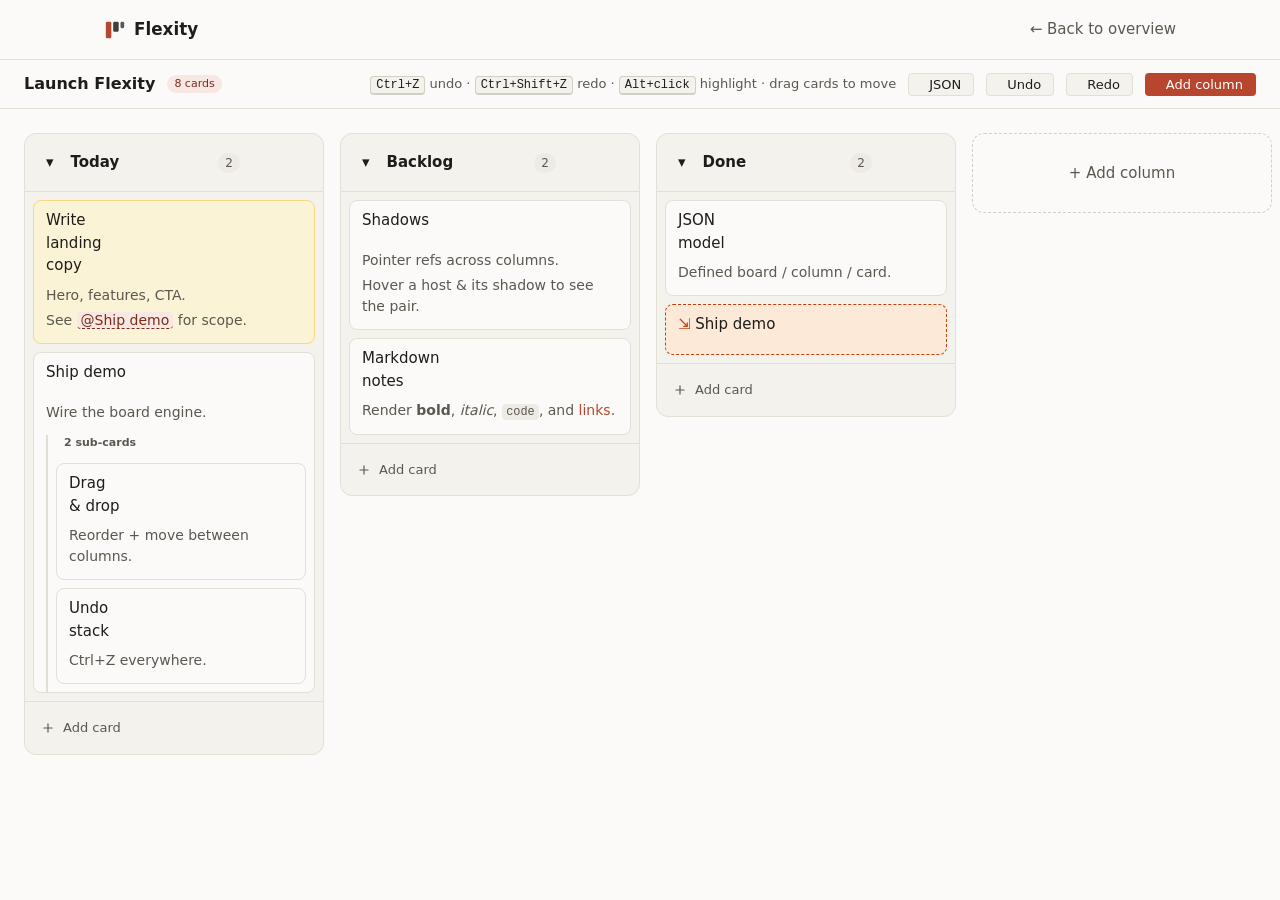
==== docs/demo.html @ ea860fe9 "Main Page Snapshot" ====
<!DOCTYPE html>
<html lang="en">
  <head>
    <meta charset="UTF-8" />
    <meta name="viewport" content="width=device-width, initial-scale=1.0" />
    <title>Flexity Demo — Live board</title>
    <meta name="description" content="A live Flexity board: stackable cards, shadows, references, fold, highlight, switch column↔card, undo, and the JSON underneath." />
    <link rel="stylesheet" href="style.css" />
  </head>
  <body>
    <header class="nav">
      <div class="container nav__inner">
        <a href="index.html" class="nav__brand">
          <svg class="mark" viewBox="0 0 24 24" fill="none" aria-hidden="true">
            <rect x="2" y="3" width="6" height="18" rx="1.5" fill="var(--accent)" />
            <rect x="10" y="3" width="6" height="11" rx="1.5" fill="var(--ink)" opacity="0.85" />
            <rect x="18" y="3" width="4" height="7" rx="1.5" fill="var(--ink-muted)" />
          </svg>
          Flexity
        </a>
        <div class="nav__spacer"></div>
        <nav class="nav__links">
          <a href="index.html" class="nav__link">← Back to overview</a>
        </nav>
      </div>
    </header>

    <main class="demo-app">
      <!-- Toolbar -->
      <div class="demo-toolbar">
        <span class="demo-toolbar__title" id="board-title">Demo board</span>
        <span class="tag tag--accent" id="board-count">0 cards</span>
        <span class="demo-toolbar__spacer"></span>
        <span class="demo-toolbar__hint">
          <span class="kbd">Ctrl+Z</span> undo · <span class="kbd">Ctrl+Shift+Z</span> redo · <span class="kbd">Alt+click</span> highlight · drag cards to move
        </span>
        <button class="btn btn--subtle btn--sm" id="btn-json" aria-pressed="false">
          <svg viewBox="0 0 24 24" fill="none" stroke="currentColor" stroke-width="2" aria-hidden="true"><path d="M8 4a4 4 0 0 0-4 4v8a4 4 0 0 0 4 4M16 4a4 4 0 0 1 4 4v8a4 4 0 0 1-4 4" stroke-linecap="round"/></svg>
          JSON
        </button>
        <button class="btn btn--subtle btn--sm" id="btn-undo" title="Undo (Ctrl+Z)">
          <svg viewBox="0 0 24 24" fill="none" stroke="currentColor" stroke-width="2" aria-hidden="true"><path d="M9 7L4 12l5 5" stroke-linecap="round" stroke-linejoin="round"/><path d="M4 12h11a5 5 0 0 1 0 10h-1" stroke-linecap="round"/></svg>
          Undo
        </button>
        <button class="btn btn--subtle btn--sm" id="btn-redo" title="Redo (Ctrl+Shift+Z)">
          <svg viewBox="0 0 24 24" fill="none" stroke="currentColor" stroke-width="2" aria-hidden="true"><path d="M15 7l5 5-5 5" stroke-linecap="round" stroke-linejoin="round"/><path d="M20 12H9a5 5 0 0 0 0 10h1" stroke-linecap="round"/></svg>
          Redo
        </button>
        <button class="btn btn--primary btn--sm" id="btn-add-column">
          <svg viewBox="0 0 24 24" fill="none" stroke="currentColor" stroke-width="2" aria-hidden="true"><path d="M12 5v14M5 12h14" stroke-linecap="round"/></svg>
          Add column
        </button>
      </div>

      <!-- Board surface -->
      <div class="board-scroll">
        <div class="board" id="board"></div>
      </div>

      <!-- JSON drawer (hidden by default) -->
      <div class="json-drawer" id="json-drawer" hidden>
        <pre id="json-out"></pre>
      </div>
    </main>

    <!-- Toast + modal mounts -->
    <div class="toast-wrap" id="toast-wrap" aria-live="polite"></div>

    <script src="demo.js"></script>
  </body>
</html>
---- docs/style.css ----
/* =========================================================================
   Flexity Design System
   North Star: "The Quiet Workbench"
   Restrained warm-neutral palette, single humanist sans, flat-by-default.
   Token values are authoritative; prose lives in DESIGN.md.
   ========================================================================= */

:root {
  /* --- Color: Restrained. Warm accent ≤10% of any screen. --- */
  /* Neutrals: barely-warm near-white, never the saturated cream band. */
  --surface: #fbfaf8;          /* body bg, L~0.97, C~0.003  */
  --surface-raised: #f4f2ed;   /* cards, columns            */
  --surface-sunken: #eeebe5;   /* insets, wells             */
  --ink: #1f1d1a;              /* primary text, ~16:1 on surface */
  --ink-muted: #5c574f;        /* secondary text, ~6.9:1 on surface */
  --border: #e3dfd7;           /* hairline separators       */
  --border-strong: #d4cec3;    /* emphasis borders          */

  /* The single warm voice — terracotta. State + primary action only. */
  --accent: #b8462e;           /* white text passes 4.5:1 (5.4:1) */
  --accent-hover: #9c3a26;     /* 6.9:1 on white                 */
  --accent-soft: #f7e8e3;      /* selection / active tint bg     */
  --accent-ink: #7a2d1c;       /* accent-toned text on light bg  */

  /* Functional */
  --highlight: #f5d97e;        /* card highlight (focus), used sparingly */
  --highlight-soft: #fbf3d6;   /* highlight resting bg                    */
  --shadow-ink: #c2410c;       /* shadow-reference indicator (warm)       */
  --shadow-soft: #fde9d8;      /* shadow card resting bg                  */

  /* --- Typography: one humanist sans, hierarchy via weight + size. --- */
  --font-sans: "Segoe UI", system-ui, -apple-system, BlinkMacSystemFont, Roboto, "Helvetica Neue", sans-serif;
  --font-mono: "SF Mono", "Cascadia Code", Consolas, "Courier New", monospace;

  /* --- Spacing scale (8px base) --- */
  --sp-1: 4px;
  --sp-2: 8px;
  --sp-3: 12px;
  --sp-4: 16px;
  --sp-5: 24px;
  --sp-6: 32px;
  --sp-7: 48px;
  --sp-8: 64px;
  --sp-9: 96px;

  /* --- Radius: gentle, consistent --- */
  --r-sm: 4px;
  --r-md: 8px;
  --r-lg: 12px;
  --r-pill: 999px;

  /* --- Elevation: flat by default. Shadows = state signal only. --- */
  --shadow-drag: 0 8px 24px rgba(31, 29, 26, 0.18), 0 2px 6px rgba(31, 29, 26, 0.10);
  --shadow-modal: 0 20px 48px rgba(31, 29, 26, 0.22), 0 4px 12px rgba(31, 29, 26, 0.12);

  /* --- Motion: responsive, ease-out exponential. --- */
  --ease: cubic-bezier(0.16, 1, 0.3, 1);
  --ease-out: cubic-bezier(0.25, 0.8, 0.25, 1);
  --dur-fast: 120ms;
  --dur: 200ms;
  --dur-slow: 320ms;

  /* --- Layout --- */
  --maxw: 1120px;
  --maxw-prose: 68ch;
  --nav-h: 60px;
}

/* ============================ Reset ============================ */
*, *::before, *::after { box-sizing: border-box; }
* { margin: 0; }
html { -webkit-text-size-adjust: 100%; }
body {
  font-family: var(--font-sans);
  font-size: 16px;
  line-height: 1.5;
  color: var(--ink);
  background: var(--surface);
  -webkit-font-smoothing: antialiased;
  text-rendering: optimizeLegibility;
}
img, svg { display: block; max-width: 100%; }
button { font: inherit; color: inherit; cursor: pointer; background: none; border: none; }
input, textarea { font: inherit; color: inherit; }
a { color: var(--accent); text-decoration: none; }
a:hover { text-decoration: underline; }
ul, ol { padding-left: 1.25em; }
:focus-visible { outline: 2px solid var(--accent); outline-offset: 2px; border-radius: var(--r-sm); }

/* ============================ Typography ============================ */
h1, h2, h3 { text-wrap: balance; line-height: 1.15; font-weight: 600; color: var(--ink); }
h1 { font-size: clamp(2rem, 5vw, 3.25rem); letter-spacing: -0.02em; }
h2 { font-size: clamp(1.5rem, 3vw, 2rem); letter-spacing: -0.015em; }
h3 { font-size: 1.25rem; letter-spacing: -0.01em; }
p { max-width: var(--maxw-prose); }
.eyebrow {
  font-size: 0.8125rem; font-weight: 600; color: var(--accent-ink);
  letter-spacing: 0.01em; margin-bottom: var(--sp-2);
}
.lead { font-size: 1.125rem; line-height: 1.6; color: var(--ink-muted); max-width: 60ch; }
.mono { font-family: var(--font-mono); }
.muted { color: var(--ink-muted); }
code { font-family: var(--font-mono); font-size: 0.875em; background: var(--surface-sunken); padding: 0.1em 0.35em; border-radius: var(--r-sm); }

/* ============================ Layout ============================ */
.container { width: 100%; max-width: var(--maxw); margin: 0 auto; padding: 0 var(--sp-5); }
.section { padding: var(--sp-9) 0; }
.section--tight { padding: var(--sp-7) 0; }

/* ============================ Nav ============================ */
.nav {
  height: var(--nav-h); display: flex; align-items: center;
  border-bottom: 1px solid var(--border); background: var(--surface);
  position: sticky; top: 0; z-index: 50;
}
.nav__inner { display: flex; align-items: center; gap: var(--sp-5); width: 100%; }
.nav__brand { display: flex; align-items: center; gap: var(--sp-2); font-weight: 600; font-size: 1.05rem; color: var(--ink); }
.nav__brand:hover { text-decoration: none; }
.nav__brand .mark { width: 22px; height: 22px; flex: none; }
.nav__spacer { flex: 1; }
.nav__links { display: flex; align-items: center; gap: var(--sp-4); }
.nav__link { color: var(--ink-muted); font-size: 0.9375rem; font-weight: 500; }
.nav__link:hover { color: var(--ink); text-decoration: none; }

/* ============================ Buttons ============================ */
.btn {
  display: inline-flex; align-items: center; gap: var(--sp-2);
  padding: var(--sp-3) var(--sp-5); border-radius: var(--r-md);
  font-weight: 500; font-size: 0.9375rem; line-height: 1;
  border: 1px solid transparent; transition: background var(--dur-fast) var(--ease-out), border-color var(--dur-fast) var(--ease-out), color var(--dur-fast) var(--ease-out);
  white-space: nowrap; user-select: none;
}
.btn--primary { background: var(--accent); color: #fff; }
.btn--primary:hover { background: var(--accent-hover); }
.btn--ghost { background: transparent; color: var(--ink); border-color: var(--border-strong); }
.btn--ghost:hover { background: var(--surface-raised); border-color: var(--ink-muted); }
.btn--subtle { background: var(--surface-raised); color: var(--ink); border-color: var(--border); }
.btn--subtle:hover { background: var(--surface-sunken); }
.btn--sm { padding: var(--sp-1) var(--sp-3); font-size: 0.8125rem; border-radius: var(--r-sm); }
.btn--icon { padding: var(--sp-2); border-radius: var(--r-sm); }
.btn--icon svg { width: 16px; height: 16px; }

/* ============================ Hero ============================ */
.hero { padding: var(--sp-9) 0 var(--sp-7); }
.hero__grid { display: grid; grid-template-columns: 1fr 1fr; gap: var(--sp-7); align-items: center; }
.hero__title { margin-bottom: var(--sp-4); }
.hero__desc { margin-bottom: var(--sp-5); }
.hero__cta { display: flex; gap: var(--sp-3); align-items: center; flex-wrap: wrap; }

/* The morphing-view demo widget */
.viewer {
  background: var(--surface-raised); border: 1px solid var(--border);
  border-radius: var(--r-lg); padding: var(--sp-4); box-shadow: var(--shadow-modal);
  min-width: 0; /* allow shrinking inside grid so children can scroll */
}
.viewer__tabs { display: flex; gap: var(--sp-1); margin-bottom: var(--sp-3); background: var(--surface-sunken); padding: var(--sp-1); border-radius: var(--r-md); width: fit-content; }
.viewer__tab { padding: var(--sp-2) var(--sp-3); font-size: 0.8125rem; font-weight: 500; color: var(--ink-muted); border-radius: var(--r-sm); transition: all var(--dur-fast) var(--ease-out); }
.viewer__tab[aria-selected="true"] { background: var(--surface); color: var(--ink); box-shadow: 0 1px 2px rgba(31,29,26,0.08); }
.viewer__pane { height: 320px; min-width: 0; display: flex; flex-direction: column; }
.viewer__scroll { flex: 1; min-height: 0; overflow: auto; }
.viewer__json { font-family: var(--font-mono); font-size: 0.75rem; line-height: 1.5; color: var(--ink-muted); white-space: pre; }
.viewer__json .k { color: var(--accent-ink); }
.viewer__json .s { color: var(--ink); }

/* Outline view */
.outline { font-size: 0.9375rem; }
.outline__item { padding: var(--sp-1) 0; }
.outline__item .glyph { color: var(--ink-muted); margin-right: var(--sp-2); user-select: none; }
.outline__children { padding-left: var(--sp-5); border-left: 1px dashed var(--border-strong); margin-left: 4px; }

/* Board view (mini) — columns stretch full height; trays size to content */
.miniboard { display: flex; gap: var(--sp-3); height: 100%; align-items: flex-start; }
.minicol { flex: 0 0 160px; align-self: stretch; display: flex; flex-direction: column; background: var(--surface); border: 1px solid var(--border); border-radius: var(--r-md); padding: var(--sp-2); }
.minicol__h { font-size: 0.75rem; font-weight: 700; color: var(--accent-ink); margin-bottom: var(--sp-2); flex: none; }
.minicol__body { flex: 1; min-height: 0; overflow-y: auto; display: flex; flex-direction: column; gap: var(--sp-2); }
.minotray { flex: none; width: 100%; background: var(--surface); border: 1px solid var(--border); border-left: 3px solid var(--accent); border-radius: var(--r-md); padding: var(--sp-2); }
.miniboard > .minotray { flex: 0 0 160px; width: auto; }
.minotray__h { font-size: 0.75rem; font-weight: 500; color: var(--accent-ink); margin-bottom: var(--sp-2); }
.minotray__h:last-child { margin-bottom: 0; }
.minotray__body { display: flex; flex-direction: column; gap: var(--sp-2); }
.minotray__body .minotray { flex: none; border-radius: var(--r-sm); }
.minicard { flex: none; background: var(--surface-raised); border: 1px solid var(--border); border-radius: var(--r-sm); padding: var(--sp-2); }
.mininote-group { display: flex; flex-direction: column; gap: var(--sp-1); }
.mininote-subs { display: flex; flex-direction: column; gap: var(--sp-1); margin-left: var(--sp-3); padding-left: var(--sp-2); border-left: 1px dashed var(--border); }
.minicard__md { font-size: 0.75rem; color: var(--ink); line-height: 1.5; }
.minicard__md p { margin: 0 0 2px; }
.minicard__md p:last-child { margin-bottom: 0; }
.minicard__md ul { list-style: none; padding: 0; margin: 0 0 2px; }
.minicard__md ul > li { padding-left: 10px; position: relative; margin-bottom: 1px; }
.minicard__md ul > li::before { content: "•"; position: absolute; left: 0; color: var(--border-strong); }
.minicard__md .md-check { list-style: none; padding: 0; margin: 0; }
.minicard__md .md-check-item { padding-left: 16px; position: relative; margin-bottom: 2px; list-style: none; }
.minicard__md .md-box { position: absolute; left: 0; top: 1px; width: 11px; height: 11px; border: 1px solid var(--border-strong); border-radius: 2px; font-size: 8px; line-height: 11px; text-align: center; color: var(--accent); font-weight: 700; }
.minicard__md .is-done { color: var(--ink-muted); }
.minicard__md .is-done .md-box { background: var(--accent); border-color: var(--accent); color: #fff; }
.minicard__md code { font-size: 0.65rem; background: var(--surface-sunken); padding: 0 3px; border-radius: 2px; }
.minicard__md strong { color: var(--ink); font-weight: 600; }
.minicard__md a { color: var(--accent); }
.minicard__md del { color: var(--ink-muted); }
.minicard__md h3, .minicard__md h4 { font-size: 0.75rem; font-weight: 600; margin: 0 0 2px; color: var(--ink); }

/* SOP view */
.sop { font-size: 0.9375rem; }
.sop__step { display: flex; gap: var(--sp-3); padding: var(--sp-2) 0; border-bottom: 1px solid var(--border); }
.sop__step:last-child { border-bottom: none; }
.sop__num { flex: none; width: 24px; height: 24px; border-radius: var(--r-pill); background: var(--accent-soft); color: var(--accent-ink); font-size: 0.75rem; font-weight: 600; display: grid; place-items: center; }

/* Two-row viewer layout */
.viewer__row { display: flex; align-items: center; gap: var(--sp-3); margin-bottom: var(--sp-2); flex-wrap: wrap; }
.viewer__label { font-size: 0.6875rem; font-weight: 600; color: var(--ink-muted); text-transform: uppercase; letter-spacing: 0.04em; flex: none; width: 52px; }
.viewer__hint { font-size: 0.8125rem; color: var(--ink-muted); margin: var(--sp-1) 0 var(--sp-3); font-style: italic; }

/* Mind-map tree view (horizontal branching from root) */
.mindmap { font-size: 0.8125rem; padding: var(--sp-2) 0; }
.mm-branch { display: flex; align-items: flex-start; }
.mm-node { padding: 3px 8px; border-radius: var(--r-sm); white-space: nowrap; margin: 2px 0; flex: none; font-size: 0.75rem; line-height: 1.4; }
.mm-node--board { font-weight: 600; background: var(--ink); color: #fff; }
.mm-node--column { font-weight: 500; background: var(--accent-soft); color: var(--accent-ink); }
.mm-node--tray { background: var(--surface-sunken); border: 1px solid var(--border-strong); color: var(--ink); }
.mm-node--note { background: var(--surface); border: 1px solid var(--border); color: var(--ink); }
.mm-children { display: flex; flex-direction: column; padding-left: 20px; position: relative; }
.mm-children::before { content: ""; position: absolute; left: 8px; top: 12px; bottom: 12px; border-left: 1px dashed var(--border-strong); }
.mm-children > .mm-branch { position: relative; }
.mm-children > .mm-branch::before { content: ""; position: absolute; left: -12px; top: 12px; width: 12px; border-top: 1px dashed var(--border-strong); }

/* Outline view (structural hierarchy with type tags + connector lines) */
.outline-struct { font-size: 0.8125rem; font-family: var(--font-mono); line-height: 1.7; }
.os-node { display: flex; align-items: center; gap: var(--sp-2); white-space: nowrap; overflow: hidden; text-overflow: ellipsis; }
.os-glyph { color: var(--ink-muted); flex: none; width: 12px; }
.os-tag { font-size: 0.625rem; font-weight: 600; padding: 1px 5px; border-radius: var(--r-sm); flex: none; }
.os-tag--board { background: var(--ink); color: #fff; }
.os-tag--column { background: var(--accent-soft); color: var(--accent-ink); }
.os-tag--tray { background: var(--surface-sunken); color: var(--ink); }
.os-tag--note { background: var(--surface-sunken); color: var(--ink-muted); }
.os-label { color: var(--ink); overflow: hidden; text-overflow: ellipsis; }
.os-children { border-left: 1px dashed var(--border-strong); margin-left: 5px; }

/* ============================ Feature grid ============================ */
.features { display: grid; grid-template-columns: repeat(auto-fit, minmax(280px, 1fr)); gap: var(--sp-4); }
.feature { padding: var(--sp-5); border: 1px solid var(--border); border-radius: var(--r-lg); background: var(--surface-raised); transition: border-color var(--dur) var(--ease-out); }
.feature:hover { border-color: var(--border-strong); }
.feature__icon { width: 36px; height: 36px; display: grid; place-items: center; background: var(--accent-soft); color: var(--accent-ink); border-radius: var(--r-md); margin-bottom: var(--sp-3); }
.feature__icon svg { width: 20px; height: 20px; }
.feature__title { font-size: 1.0625rem; margin-bottom: var(--sp-2); }
.feature__desc { font-size: 0.9375rem; color: var(--ink-muted); line-height: 1.55; }

/* ============================ Stacking rules diagram ============================ */
.rules { display: grid; grid-template-columns: repeat(auto-fit, minmax(220px, 1fr)); gap: var(--sp-3); }
.rule { padding: var(--sp-4); background: var(--surface-raised); border: 1px solid var(--border); border-radius: var(--r-md); }
.rule__h { font-weight: 600; font-size: 0.9375rem; margin-bottom: var(--sp-2); display: flex; align-items: center; gap: var(--sp-2); }
.rule__tag { font-size: 0.6875rem; font-weight: 600; color: var(--accent-ink); background: var(--accent-soft); padding: 2px 6px; border-radius: var(--r-pill); }
.rule__list { font-size: 0.875rem; color: var(--ink-muted); list-style: none; padding: 0; }
.rule__list li { padding: 2px 0; }
.rule__list li::before { content: "→ "; color: var(--border-strong); }

/* ============================ CTA band ============================ */
.cta { text-align: center; padding: var(--sp-9) 0; }
.cta__title { margin-bottom: var(--sp-3); }
.cta__desc { margin: 0 auto var(--sp-5); }

/* ============================ Footer ============================ */
.footer { border-top: 1px solid var(--border); padding: var(--sp-6) 0; color: var(--ink-muted); font-size: 0.875rem; }
.footer__inner { display: flex; justify-content: space-between; align-items: center; gap: var(--sp-4); flex-wrap: wrap; }

/* ============================ Demo page ============================ */
.demo-app { display: flex; flex-direction: column; height: calc(100vh - var(--nav-h)); }
.demo-toolbar { display: flex; align-items: center; gap: var(--sp-3); padding: var(--sp-3) var(--sp-5); border-bottom: 1px solid var(--border); background: var(--surface); flex-wrap: wrap; }
.demo-toolbar__title { font-weight: 600; font-size: 1rem; }
.demo-toolbar__spacer { flex: 1; }
.demo-toolbar__hint { font-size: 0.8125rem; color: var(--ink-muted); }
.kbd { font-family: var(--font-mono); font-size: 0.75rem; background: var(--surface-raised); border: 1px solid var(--border-strong); border-bottom-width: 2px; border-radius: var(--r-sm); padding: 1px 5px; color: var(--ink); }

.board-scroll { flex: 1; overflow: auto; padding: var(--sp-5); background: var(--surface); }
.board { display: flex; gap: var(--sp-4); align-items: flex-start; min-height: 100%; }

/* Column */
.column { flex: 0 0 300px; background: var(--surface-raised); border: 1px solid var(--border); border-radius: var(--r-lg); display: flex; flex-direction: column; max-height: calc(100vh - var(--nav-h) - 120px); transition: border-color var(--dur) var(--ease-out); }
.column.is-over { border-color: var(--accent); }
.column__head { display: flex; align-items: center; gap: var(--sp-2); padding: var(--sp-3); border-bottom: 1px solid var(--border); }
.column__fold { flex: none; }
.column__title { flex: 1; font-weight: 600; font-size: 0.9375rem; color: var(--ink); overflow: hidden; text-overflow: ellipsis; white-space: nowrap; }
.column__title[contenteditable="true"] { outline: none; border-radius: var(--r-sm); padding: 2px 4px; margin: -2px -4px; }
.column__title[contenteditable="true"]:focus { background: var(--surface); box-shadow: 0 0 0 2px var(--accent-soft); }
.column__count { font-size: 0.75rem; color: var(--ink-muted); background: var(--surface-sunken); padding: 1px 7px; border-radius: var(--r-pill); flex: none; }
.column__menu { display: flex; gap: 2px; opacity: 0; transition: opacity var(--dur-fast) var(--ease-out); }
.column:hover .column__menu { opacity: 1; }
.column__body { overflow-y: auto; padding: var(--sp-2); display: flex; flex-direction: column; gap: var(--sp-2); flex: 1; }
.column__body[data-empty="true"]::before { content: "Drop cards here"; display: block; text-align: center; color: var(--ink-muted); font-size: 0.8125rem; padding: var(--sp-5); border: 1px dashed var(--border-strong); border-radius: var(--r-md); }
.column__foot { padding: var(--sp-2); border-top: 1px solid var(--border); }
.column.is-folded .column__body, .column.is-folded .column__foot { display: none; }
.column.is-folded { flex: 0 0 auto; max-height: none; }
.column.is-folded .column__head { border-bottom: none; }

/* Root card (can switch to column) */
.rootcard { flex: 0 0 300px; }

/* Card */
.card { background: var(--surface); border: 1px solid var(--border); border-radius: var(--r-md); transition: border-color var(--dur-fast) var(--ease-out), box-shadow var(--dur-fast) var(--ease-out), background var(--dur-fast) var(--ease-out); }
.card:hover { border-color: var(--border-strong); }
.card.is-dragging { opacity: 0.4; }
.card.is-over { border-color: var(--accent); border-style: dashed; }
.card__head { display: flex; align-items: flex-start; gap: var(--sp-2); padding: var(--sp-2) var(--sp-3); }
.card__title { flex: 1; font-weight: 500; font-size: 0.9375rem; color: var(--ink); word-break: break-word; }
.card__title[contenteditable="true"] { outline: none; border-radius: var(--r-sm); padding: 1px 3px; margin: -1px -3px; }
.card__title[contenteditable="true"]:focus { background: var(--accent-soft); }
.card__menu { display: flex; gap: 1px; opacity: 0; transition: opacity var(--dur-fast) var(--ease-out); flex: none; }
.card:hover .card__menu, .card:focus-within .card__menu { opacity: 1; }
.card__body { padding: 0 var(--sp-3) var(--sp-2); font-size: 0.875rem; color: var(--ink-muted); line-height: 1.5; }
.card__body[contenteditable="true"] { outline: none; color: var(--ink); }
.card__body[contenteditable="true"]:empty::before { content: attr(data-placeholder); color: var(--ink-muted); opacity: 0.6; }
.card__body p { max-width: none; margin-bottom: var(--sp-1); }
.card__body ul, .card__body ol { padding-left: 1.2em; margin-bottom: var(--sp-1); }
.card__body a { color: var(--accent); }
.card__body code { font-size: 0.85em; }
.card__body .ref-link { color: var(--accent-ink); background: var(--accent-soft); padding: 0 4px; border-radius: var(--r-sm); cursor: pointer; border-bottom: 1px dashed var(--accent-ink); }
.card__body .ref-link:hover { background: var(--accent); color: #fff; text-decoration: none; }
.card__foot { padding: var(--sp-1) var(--sp-3) var(--sp-2); display: flex; gap: var(--sp-2); align-items: center; }
.card__children { padding: 0 var(--sp-2) var(--sp-2); display: flex; flex-direction: column; gap: var(--sp-2); margin-left: var(--sp-3); border-left: 2px solid var(--border); }
.card__children-label { font-size: 0.6875rem; font-weight: 600; color: var(--ink-muted); padding: 0 var(--sp-2); margin-bottom: var(--sp-1); }

/* Card states */
.card.is-highlighted { background: var(--highlight-soft); border-color: var(--highlight); }
.card.is-highlighted .card__title { color: var(--ink); }
.card.is-shadow { background: var(--shadow-soft); border-color: var(--shadow-ink); border-style: dashed; }
.card.is-shadow .card__title::before { content: "⇲ "; color: var(--shadow-ink); }
.card.is-shadow-host, .card.is-shadow-pair { border-color: var(--shadow-ink); box-shadow: 0 0 0 1px var(--shadow-ink); }

/* Tags / meta */
.tag { font-size: 0.6875rem; font-weight: 500; padding: 1px 7px; border-radius: var(--r-pill); background: var(--surface-sunken); color: var(--ink-muted); }
.tag--accent { background: var(--accent-soft); color: var(--accent-ink); }

/* Add buttons */
.add-btn { display: flex; align-items: center; gap: var(--sp-2); width: 100%; padding: var(--sp-2); border-radius: var(--r-sm); color: var(--ink-muted); font-size: 0.8125rem; font-weight: 500; transition: background var(--dur-fast) var(--ease-out), color var(--dur-fast) var(--ease-out); }
.add-btn:hover { background: var(--surface-sunken); color: var(--ink); text-decoration: none; }
.add-btn svg { width: 14px; height: 14px; }
.add-column { flex: 0 0 300px; display: grid; place-items: center; min-height: 80px; border: 1px dashed var(--border-strong); border-radius: var(--r-lg); color: var(--ink-muted); font-weight: 500; font-size: 0.9375rem; transition: all var(--dur-fast) var(--ease-out); }
.add-column:hover { border-color: var(--accent); color: var(--accent); background: var(--accent-soft); text-decoration: none; }

/* JSON drawer */
.json-drawer { border-top: 1px solid var(--border); background: var(--surface-sunken); max-height: 40vh; overflow: auto; padding: var(--sp-4) var(--sp-5); }
.json-drawer[hidden] { display: none; }
.json-drawer pre { font-family: var(--font-mono); font-size: 0.75rem; line-height: 1.6; color: var(--ink); white-space: pre; }
.json-drawer .k { color: var(--accent-ink); }
.json-drawer .s { color: #4a6b3a; }
.json-drawer .b { color: #8a5a2a; }

/* Toast */
.toast-wrap { position: fixed; bottom: var(--sp-5); left: 50%; transform: translateX(-50%); z-index: 100; display: flex; flex-direction: column; gap: var(--sp-2); align-items: center; pointer-events: none; }
.toast { background: var(--ink); color: #fff; padding: var(--sp-2) var(--sp-4); border-radius: var(--r-md); font-size: 0.875rem; box-shadow: var(--shadow-modal); animation: toast-in var(--dur) var(--ease); }
@keyframes toast-in { from { opacity: 0; transform: translateY(8px); } to { opacity: 1; transform: translateY(0); } }

/* Modal (for reference picker) */
.modal-backdrop { position: fixed; inset: 0; background: rgba(31,29,26,0.4); z-index: 90; display: grid; place-items: center; padding: var(--sp-4); }
.modal { background: var(--surface); border: 1px solid var(--border); border-radius: var(--r-lg); box-shadow: var(--shadow-modal); width: 100%; max-width: 480px; max-height: 80vh; display: flex; flex-direction: column; }
.modal__head { padding: var(--sp-4); border-bottom: 1px solid var(--border); display: flex; align-items: center; justify-content: space-between; }
.modal__title { font-weight: 600; font-size: 1rem; }
.modal__body { padding: var(--sp-3); overflow-y: auto; }
.modal__item { display: block; width: 100%; text-align: left; padding: var(--sp-2) var(--sp-3); border-radius: var(--r-sm); color: var(--ink); font-size: 0.9375rem; }
.modal__item:hover { background: var(--surface-raised); text-decoration: none; }
.modal__item .path { font-size: 0.75rem; color: var(--ink-muted); display: block; }

/* ============================ Responsive ============================ */
@media (max-width: 880px) {
  .hero__grid { grid-template-columns: 1fr; }
  .hero { padding: var(--sp-7) 0 var(--sp-5); }
  .section { padding: var(--sp-7) 0; }
  .nav__links .nav__link--secondary { display: none; }
  .column, .rootcard, .add-column { flex: 0 0 260px; }
}
@media (max-width: 560px) {
  .container { padding: 0 var(--sp-4); }
  .demo-toolbar { padding: var(--sp-2) var(--sp-3); }
  .board-scroll { padding: var(--sp-3); }
}

/* ============================ Reduced motion ============================ */
@media (prefers-reduced-motion: reduce) {
  *, *::before, *::after { animation-duration: 0.01ms !important; animation-iteration-count: 1 !important; transition-duration: 0.01ms !important; }
  .toast { animation: none; }
}
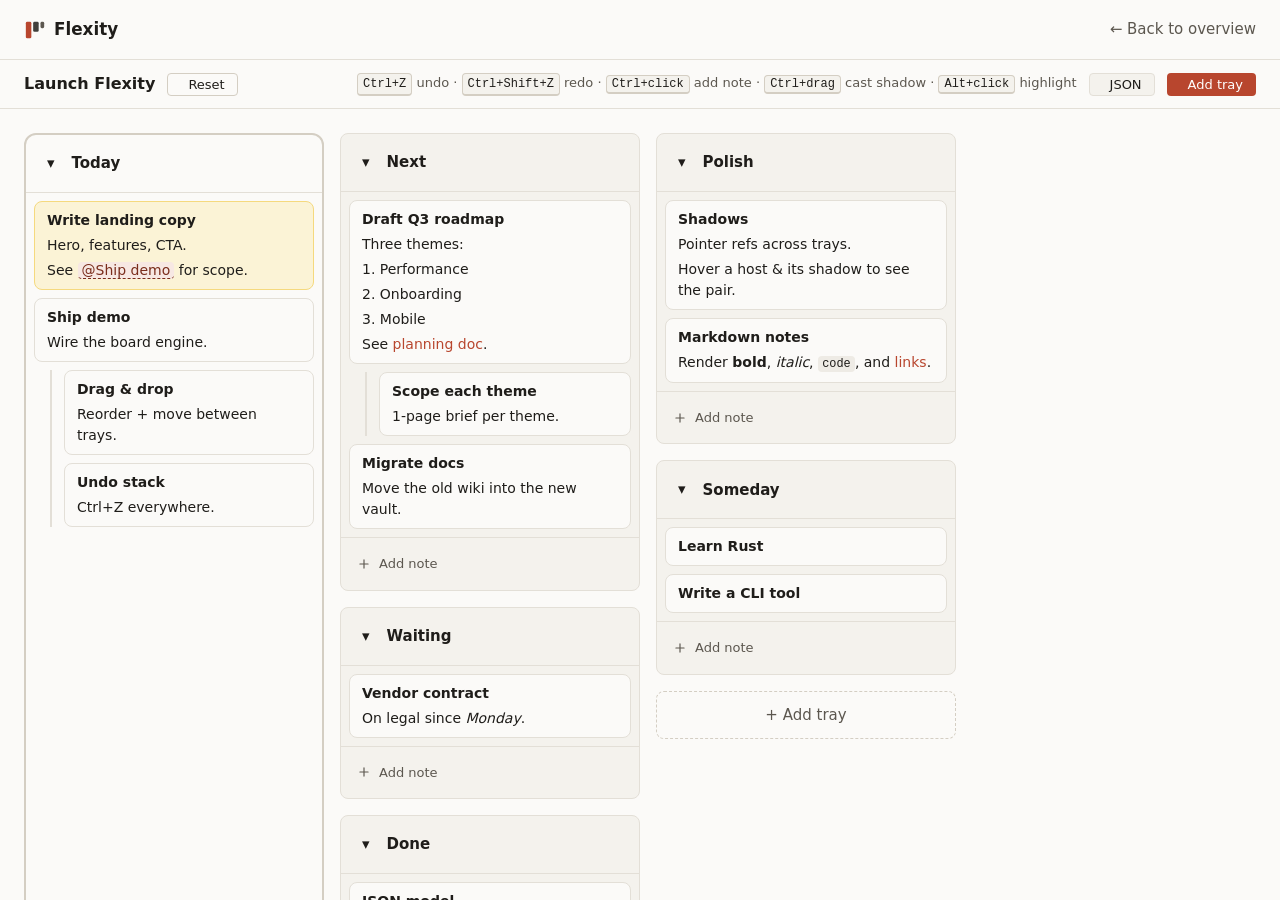
==== commit 69f65208: "Update" ====
--- a/docs/demo.html
+++ b/docs/demo.html
@@ -4,7 +4,7 @@
     <meta charset="UTF-8" />
     <meta name="viewport" content="width=device-width, initial-scale=1.0" />
     <title>Flexity Demo — Live board</title>
-    <meta name="description" content="A live Flexity board: stackable cards, shadows, references, fold, highlight, switch column↔card, undo, and the JSON underneath." />
+    <meta name="description" content="A live Flexity board: stackable notes, shadows, references, fold, highlight, switch column↔tray, undo, and the JSON underneath." />
     <link rel="stylesheet" href="style.css" />
   </head>
   <body>
@@ -29,26 +29,21 @@
       <!-- Toolbar -->
       <div class="demo-toolbar">
         <span class="demo-toolbar__title" id="board-title">Demo board</span>
-        <span class="tag tag--accent" id="board-count">0 cards</span>
+        <button class="btn btn--ghost btn--sm" id="btn-reset" title="Reset to the default board">
+          <svg viewBox="0 0 24 24" fill="none" stroke="currentColor" stroke-width="2" aria-hidden="true"><path d="M3 12a9 9 0 1 0 3-6.7" stroke-linecap="round"/><path d="M3 4v5h5" stroke-linecap="round" stroke-linejoin="round"/></svg>
+          Reset
+        </button>
         <span class="demo-toolbar__spacer"></span>
         <span class="demo-toolbar__hint">
-          <span class="kbd">Ctrl+Z</span> undo · <span class="kbd">Ctrl+Shift+Z</span> redo · <span class="kbd">Alt+click</span> highlight · drag cards to move
+          <button class="kbd kbd--btn" id="kbd-undo" title="Undo (Ctrl+Z)">Ctrl+Z</button> undo · <button class="kbd kbd--btn" id="kbd-redo" title="Redo (Ctrl+Shift+Z)">Ctrl+Shift+Z</button> redo · <span class="kbd">Ctrl+click</span> add note · <span class="kbd">Ctrl+drag</span> cast shadow · <span class="kbd">Alt+click</span> highlight
         </span>
         <button class="btn btn--subtle btn--sm" id="btn-json" aria-pressed="false">
           <svg viewBox="0 0 24 24" fill="none" stroke="currentColor" stroke-width="2" aria-hidden="true"><path d="M8 4a4 4 0 0 0-4 4v8a4 4 0 0 0 4 4M16 4a4 4 0 0 1 4 4v8a4 4 0 0 1-4 4" stroke-linecap="round"/></svg>
           JSON
         </button>
-        <button class="btn btn--subtle btn--sm" id="btn-undo" title="Undo (Ctrl+Z)">
-          <svg viewBox="0 0 24 24" fill="none" stroke="currentColor" stroke-width="2" aria-hidden="true"><path d="M9 7L4 12l5 5" stroke-linecap="round" stroke-linejoin="round"/><path d="M4 12h11a5 5 0 0 1 0 10h-1" stroke-linecap="round"/></svg>
-          Undo
-        </button>
-        <button class="btn btn--subtle btn--sm" id="btn-redo" title="Redo (Ctrl+Shift+Z)">
-          <svg viewBox="0 0 24 24" fill="none" stroke="currentColor" stroke-width="2" aria-hidden="true"><path d="M15 7l5 5-5 5" stroke-linecap="round" stroke-linejoin="round"/><path d="M20 12H9a5 5 0 0 0 0 10h1" stroke-linecap="round"/></svg>
-          Redo
-        </button>
-        <button class="btn btn--primary btn--sm" id="btn-add-column">
+        <button class="btn btn--primary btn--sm" id="btn-add-tray">
           <svg viewBox="0 0 24 24" fill="none" stroke="currentColor" stroke-width="2" aria-hidden="true"><path d="M12 5v14M5 12h14" stroke-linecap="round"/></svg>
-          Add column
+          Add tray
         </button>
       </div>
 
--- a/docs/style.css
+++ b/docs/style.css
@@ -9,7 +9,7 @@
   /* --- Color: Restrained. Warm accent ≤10% of any screen. --- */
   /* Neutrals: barely-warm near-white, never the saturated cream band. */
   --surface: #fbfaf8;          /* body bg, L~0.97, C~0.003  */
-  --surface-raised: #f4f2ed;   /* cards, columns            */
+  --surface-raised: #f4f2ed;   /* notes, columns            */
   --surface-sunken: #eeebe5;   /* insets, wells             */
   --ink: #1f1d1a;              /* primary text, ~16:1 on surface */
   --ink-muted: #5c574f;        /* secondary text, ~6.9:1 on surface */
@@ -117,6 +117,7 @@
 .nav__brand { display: flex; align-items: center; gap: var(--sp-2); font-weight: 600; font-size: 1.05rem; color: var(--ink); }
 .nav__brand:hover { text-decoration: none; }
 .nav__brand .mark { width: 22px; height: 22px; flex: none; }
+.nav .container { max-width: none; }
 .nav__spacer { flex: 1; }
 .nav__links { display: flex; align-items: center; gap: var(--sp-4); }
 .nav__link { color: var(--ink-muted); font-size: 0.9375rem; font-weight: 500; }
@@ -141,26 +142,29 @@
 .btn--icon svg { width: 16px; height: 16px; }
 
 /* ============================ Hero ============================ */
-.hero { padding: var(--sp-9) 0 var(--sp-7); }
-.hero__grid { display: grid; grid-template-columns: 1fr 1fr; gap: var(--sp-7); align-items: center; }
+.hero { padding: var(--sp-9) 0 var(--sp-5); }
 .hero__title { margin-bottom: var(--sp-4); }
-.hero__desc { margin-bottom: var(--sp-5); }
+.hero__desc { margin-bottom: var(--sp-5); max-width: 60ch; }
 .hero__cta { display: flex; gap: var(--sp-3); align-items: center; flex-wrap: wrap; }
 
 /* The morphing-view demo widget */
 .viewer {
   background: var(--surface-raised); border: 1px solid var(--border);
   border-radius: var(--r-lg); padding: var(--sp-4); box-shadow: var(--shadow-modal);
-  min-width: 0; /* allow shrinking inside grid so children can scroll */
+  min-width: 0;
 }
 .viewer__tabs { display: flex; gap: var(--sp-1); margin-bottom: var(--sp-3); background: var(--surface-sunken); padding: var(--sp-1); border-radius: var(--r-md); width: fit-content; }
 .viewer__tab { padding: var(--sp-2) var(--sp-3); font-size: 0.8125rem; font-weight: 500; color: var(--ink-muted); border-radius: var(--r-sm); transition: all var(--dur-fast) var(--ease-out); }
 .viewer__tab[aria-selected="true"] { background: var(--surface); color: var(--ink); box-shadow: 0 1px 2px rgba(31,29,26,0.08); }
-.viewer__pane { height: 320px; min-width: 0; display: flex; flex-direction: column; }
+.viewer__pane { height: 380px; min-width: 0; display: flex; flex-direction: column; }
 .viewer__scroll { flex: 1; min-height: 0; overflow: auto; }
 .viewer__json { font-family: var(--font-mono); font-size: 0.75rem; line-height: 1.5; color: var(--ink-muted); white-space: pre; }
 .viewer__json .k { color: var(--accent-ink); }
 .viewer__json .s { color: var(--ink); }
+.viewer__resize { display: flex; align-items: center; justify-content: flex-end; gap: var(--sp-2); height: 32px; margin-top: var(--sp-2); padding-right: var(--sp-1); cursor: nwse-resize; color: var(--border-strong); border-top: 1px solid var(--border); transition: color var(--dur-fast) var(--ease-out); position: relative; }
+.viewer__resize:hover, .viewer__resize.is-active { color: var(--accent); }
+.viewer__resize svg { width: 22px; height: 22px; flex: none; }
+.viewer__resize-hint { font-size: 0.75rem; color: var(--ink-muted); font-style: italic; white-space: nowrap; }
 
 /* Outline view */
 .outline { font-size: 0.9375rem; }
@@ -168,36 +172,43 @@
 .outline__item .glyph { color: var(--ink-muted); margin-right: var(--sp-2); user-select: none; }
 .outline__children { padding-left: var(--sp-5); border-left: 1px dashed var(--border-strong); margin-left: 4px; }
 
-/* Board view (mini) — columns stretch full height; trays size to content */
-.miniboard { display: flex; gap: var(--sp-3); height: 100%; align-items: flex-start; }
-.minicol { flex: 0 0 160px; align-self: stretch; display: flex; flex-direction: column; background: var(--surface); border: 1px solid var(--border); border-radius: var(--r-md); padding: var(--sp-2); }
-.minicol__h { font-size: 0.75rem; font-weight: 700; color: var(--accent-ink); margin-bottom: var(--sp-2); flex: none; }
-.minicol__body { flex: 1; min-height: 0; overflow-y: auto; display: flex; flex-direction: column; gap: var(--sp-2); }
-.minotray { flex: none; width: 100%; background: var(--surface); border: 1px solid var(--border); border-left: 3px solid var(--accent); border-radius: var(--r-md); padding: var(--sp-2); }
-.miniboard > .minotray { flex: 0 0 160px; width: auto; }
-.minotray__h { font-size: 0.75rem; font-weight: 500; color: var(--accent-ink); margin-bottom: var(--sp-2); }
+/* Board view (mini) — masonry: columns fill full height, trays stack vertically; no wrap */
+.miniboard { display: flex; flex-wrap: nowrap; gap: var(--sp-3); min-height: 100%; align-items: stretch; padding-bottom: var(--sp-3); box-sizing: border-box; }
+.minicol { flex: 0 0 200px; display: flex; flex-direction: column; background: var(--surface); border: 1px solid var(--border); border-left: 3px solid color-mix(in srgb, var(--ink) 12%, var(--border-strong)); border-radius: var(--r-md); padding: var(--sp-3); }
+.minicol__h { font-size: 0.875rem; font-weight: 700; color: var(--accent-ink); margin-bottom: var(--sp-2); flex: none; }
+.minicol__body { flex: 1; min-height: 0; display: flex; flex-direction: column; gap: var(--sp-2); }
+.minotray-stack { flex: 0 0 200px; display: flex; flex-direction: column; gap: var(--sp-3); align-self: flex-start; }
+.minotray { flex: none; width: 100%; background: var(--surface); border: 1px solid var(--border); border-left: 3px solid color-mix(in srgb, var(--accent) 20%, var(--border-strong)); border-radius: var(--r-md); padding: var(--sp-3); }
+.minotray__h { font-size: 0.875rem; font-weight: 500; color: var(--accent-ink); margin-bottom: var(--sp-2); }
 .minotray__h:last-child { margin-bottom: 0; }
 .minotray__body { display: flex; flex-direction: column; gap: var(--sp-2); }
 .minotray__body .minotray { flex: none; border-radius: var(--r-sm); }
 .minicard { flex: none; background: var(--surface-raised); border: 1px solid var(--border); border-radius: var(--r-sm); padding: var(--sp-2); }
 .mininote-group { display: flex; flex-direction: column; gap: var(--sp-1); }
 .mininote-subs { display: flex; flex-direction: column; gap: var(--sp-1); margin-left: var(--sp-3); padding-left: var(--sp-2); border-left: 1px dashed var(--border); }
-.minicard__md { font-size: 0.75rem; color: var(--ink); line-height: 1.5; }
-.minicard__md p { margin: 0 0 2px; }
+.minicard__md { font-size: 0.875rem; color: var(--ink); line-height: 1.5; }
+.minicard__md p { margin: 0 0 4px; }
 .minicard__md p:last-child { margin-bottom: 0; }
-.minicard__md ul { list-style: none; padding: 0; margin: 0 0 2px; }
-.minicard__md ul > li { padding-left: 10px; position: relative; margin-bottom: 1px; }
+.minicard__md ul { list-style: none; padding: 0; margin: 0 0 4px; }
+.minicard__md ul > li { padding-left: 12px; position: relative; margin-bottom: 2px; }
 .minicard__md ul > li::before { content: "•"; position: absolute; left: 0; color: var(--border-strong); }
+.minicard__md ol { list-style: none; counter-reset: ol-item; padding: 0; margin: 0 0 4px; }
+.minicard__md ol > li { padding-left: 18px; position: relative; margin-bottom: 2px; counter-increment: ol-item; }
+.minicard__md ol > li::before { content: counter(ol-item) "."; position: absolute; left: 0; color: var(--ink-muted); font-weight: 600; }
+.minicard__md table { width: 100%; border-collapse: collapse; margin: 0 0 4px; font-size: 0.75rem; }
+.minicard__md th, .minicard__md td { border: 1px solid var(--border); padding: 3px 6px; text-align: left; }
+.minicard__md th { background: var(--surface-sunken); font-weight: 600; color: var(--ink); }
+.minicard__md td { color: var(--ink-muted); }
 .minicard__md .md-check { list-style: none; padding: 0; margin: 0; }
-.minicard__md .md-check-item { padding-left: 16px; position: relative; margin-bottom: 2px; list-style: none; }
-.minicard__md .md-box { position: absolute; left: 0; top: 1px; width: 11px; height: 11px; border: 1px solid var(--border-strong); border-radius: 2px; font-size: 8px; line-height: 11px; text-align: center; color: var(--accent); font-weight: 700; }
+.minicard__md .md-check-item { padding-left: 20px; position: relative; margin-bottom: 3px; list-style: none; }
+.minicard__md .md-box { position: absolute; left: 0; top: 2px; width: 14px; height: 14px; border: 1px solid var(--border-strong); border-radius: 2px; font-size: 10px; line-height: 14px; text-align: center; color: var(--accent); font-weight: 700; }
 .minicard__md .is-done { color: var(--ink-muted); }
 .minicard__md .is-done .md-box { background: var(--accent); border-color: var(--accent); color: #fff; }
-.minicard__md code { font-size: 0.65rem; background: var(--surface-sunken); padding: 0 3px; border-radius: 2px; }
+.minicard__md code { font-size: 0.75rem; background: var(--surface-sunken); padding: 0 4px; border-radius: 2px; }
 .minicard__md strong { color: var(--ink); font-weight: 600; }
 .minicard__md a { color: var(--accent); }
 .minicard__md del { color: var(--ink-muted); }
-.minicard__md h3, .minicard__md h4 { font-size: 0.75rem; font-weight: 600; margin: 0 0 2px; color: var(--ink); }
+.minicard__md h3, .minicard__md h4 { font-size: 0.9375rem; font-weight: 600; margin: 0 0 4px; color: var(--ink); }
 
 /* SOP view */
 .sop { font-size: 0.9375rem; }
@@ -259,7 +270,8 @@
 .cta__desc { margin: 0 auto var(--sp-5); }
 
 /* ============================ Footer ============================ */
-.footer { border-top: 1px solid var(--border); padding: var(--sp-6) 0; color: var(--ink-muted); font-size: 0.875rem; }
+.footer { border-top: 1px solid var(--border); padding: var(--sp-6) var(--sp-5); color: var(--ink-muted); font-size: 0.875rem; }
+.footer .container { max-width: none; }
 .footer__inner { display: flex; justify-content: space-between; align-items: center; gap: var(--sp-4); flex-wrap: wrap; }
 
 /* ============================ Demo page ============================ */
@@ -269,61 +281,87 @@
 .demo-toolbar__spacer { flex: 1; }
 .demo-toolbar__hint { font-size: 0.8125rem; color: var(--ink-muted); }
 .kbd { font-family: var(--font-mono); font-size: 0.75rem; background: var(--surface-raised); border: 1px solid var(--border-strong); border-bottom-width: 2px; border-radius: var(--r-sm); padding: 1px 5px; color: var(--ink); }
+.kbd--btn { cursor: pointer; transition: background var(--dur-fast) var(--ease-out), border-color var(--dur-fast) var(--ease-out), color var(--dur-fast) var(--ease-out); }
+.kbd--btn:hover { background: var(--accent-soft); border-color: var(--accent); color: var(--accent-ink); }
+.kbd--btn:active { border-bottom-width: 1px; transform: translateY(1px); }
 
 .board-scroll { flex: 1; overflow: auto; padding: var(--sp-5); background: var(--surface); }
-.board { display: flex; gap: var(--sp-4); align-items: flex-start; min-height: 100%; }
-
-/* Column */
-.column { flex: 0 0 300px; background: var(--surface-raised); border: 1px solid var(--border); border-radius: var(--r-lg); display: flex; flex-direction: column; max-height: calc(100vh - var(--nav-h) - 120px); transition: border-color var(--dur) var(--ease-out); }
+.board { display: flex; gap: var(--sp-4); align-items: stretch; min-height: 100%; flex-wrap: nowrap; }
+
+/* Column — outlined, structural, anchored (no fill) */
+.column { flex: 0 0 300px; background: transparent; border: 2px solid var(--border-strong); border-radius: var(--r-lg); display: flex; flex-direction: column; transition: border-color var(--dur) var(--ease-out); }
 .column.is-over { border-color: var(--accent); }
 .column__head { display: flex; align-items: center; gap: var(--sp-2); padding: var(--sp-3); border-bottom: 1px solid var(--border); }
 .column__fold { flex: none; }
 .column__title { flex: 1; font-weight: 600; font-size: 0.9375rem; color: var(--ink); overflow: hidden; text-overflow: ellipsis; white-space: nowrap; }
 .column__title[contenteditable="true"] { outline: none; border-radius: var(--r-sm); padding: 2px 4px; margin: -2px -4px; }
 .column__title[contenteditable="true"]:focus { background: var(--surface); box-shadow: 0 0 0 2px var(--accent-soft); }
-.column__count { font-size: 0.75rem; color: var(--ink-muted); background: var(--surface-sunken); padding: 1px 7px; border-radius: var(--r-pill); flex: none; }
-.column__menu { display: flex; gap: 2px; opacity: 0; transition: opacity var(--dur-fast) var(--ease-out); }
+.column__menu { display: flex; gap: 1px; opacity: 0; transition: opacity var(--dur-fast) var(--ease-out); flex: none; }
 .column:hover .column__menu { opacity: 1; }
-.column__body { overflow-y: auto; padding: var(--sp-2); display: flex; flex-direction: column; gap: var(--sp-2); flex: 1; }
-.column__body[data-empty="true"]::before { content: "Drop cards here"; display: block; text-align: center; color: var(--ink-muted); font-size: 0.8125rem; padding: var(--sp-5); border: 1px dashed var(--border-strong); border-radius: var(--r-md); }
+.column__body { overflow-y: auto; padding: var(--sp-2); display: flex; flex-direction: column; gap: var(--sp-2); flex: 1; position: relative; }
+.column__body[data-empty="true"]::before { content: "Drop notes here"; display: block; text-align: center; color: var(--ink-muted); font-size: 0.8125rem; padding: var(--sp-5); border: 1px dashed var(--border-strong); border-radius: var(--r-md); }
 .column__foot { padding: var(--sp-2); border-top: 1px solid var(--border); }
 .column.is-folded .column__body, .column.is-folded .column__foot { display: none; }
-.column.is-folded { flex: 0 0 auto; max-height: none; }
+.column.is-folded { max-height: none; }
 .column.is-folded .column__head { border-bottom: none; }
 
-/* Root card (can switch to column) */
-.rootcard { flex: 0 0 300px; }
-
-/* Card */
-.card { background: var(--surface); border: 1px solid var(--border); border-radius: var(--r-md); transition: border-color var(--dur-fast) var(--ease-out), box-shadow var(--dur-fast) var(--ease-out), background var(--dur-fast) var(--ease-out); }
-.card:hover { border-color: var(--border-strong); }
-.card.is-dragging { opacity: 0.4; }
-.card.is-over { border-color: var(--accent); border-style: dashed; }
-.card__head { display: flex; align-items: flex-start; gap: var(--sp-2); padding: var(--sp-2) var(--sp-3); }
-.card__title { flex: 1; font-weight: 500; font-size: 0.9375rem; color: var(--ink); word-break: break-word; }
-.card__title[contenteditable="true"] { outline: none; border-radius: var(--r-sm); padding: 1px 3px; margin: -1px -3px; }
-.card__title[contenteditable="true"]:focus { background: var(--accent-soft); }
-.card__menu { display: flex; gap: 1px; opacity: 0; transition: opacity var(--dur-fast) var(--ease-out); flex: none; }
-.card:hover .card__menu, .card:focus-within .card__menu { opacity: 1; }
-.card__body { padding: 0 var(--sp-3) var(--sp-2); font-size: 0.875rem; color: var(--ink-muted); line-height: 1.5; }
-.card__body[contenteditable="true"] { outline: none; color: var(--ink); }
-.card__body[contenteditable="true"]:empty::before { content: attr(data-placeholder); color: var(--ink-muted); opacity: 0.6; }
-.card__body p { max-width: none; margin-bottom: var(--sp-1); }
-.card__body ul, .card__body ol { padding-left: 1.2em; margin-bottom: var(--sp-1); }
-.card__body a { color: var(--accent); }
-.card__body code { font-size: 0.85em; }
-.card__body .ref-link { color: var(--accent-ink); background: var(--accent-soft); padding: 0 4px; border-radius: var(--r-sm); cursor: pointer; border-bottom: 1px dashed var(--accent-ink); }
-.card__body .ref-link:hover { background: var(--accent); color: #fff; text-decoration: none; }
-.card__foot { padding: var(--sp-1) var(--sp-3) var(--sp-2); display: flex; gap: var(--sp-2); align-items: center; }
-.card__children { padding: 0 var(--sp-2) var(--sp-2); display: flex; flex-direction: column; gap: var(--sp-2); margin-left: var(--sp-3); border-left: 2px solid var(--border); }
-.card__children-label { font-size: 0.6875rem; font-weight: 600; color: var(--ink-muted); padding: 0 var(--sp-2); margin-bottom: var(--sp-1); }
-
-/* Card states */
-.card.is-highlighted { background: var(--highlight-soft); border-color: var(--highlight); }
-.card.is-highlighted .card__title { color: var(--ink); }
-.card.is-shadow { background: var(--shadow-soft); border-color: var(--shadow-ink); border-style: dashed; }
-.card.is-shadow .card__title::before { content: "⇲ "; color: var(--shadow-ink); }
-.card.is-shadow-host, .card.is-shadow-pair { border-color: var(--shadow-ink); box-shadow: 0 0 0 1px var(--shadow-ink); }
+/* Root tray (inside a masonry stack) */
+.tray--root { flex: none; width: 100%; }
+
+/* Masonry stack — a vertical column of root trays */
+.tray-stack { flex: 0 0 300px; display: flex; flex-direction: column; gap: var(--sp-4); align-self: flex-start; }
+
+/* Tray — lighter than columns, fluid, movable */
+.tray { background: var(--surface-raised); border: 1px solid var(--border); border-radius: var(--r-md); display: flex; flex-direction: column; transition: border-color var(--dur) var(--ease-out); }
+.tray:hover { border-color: var(--border-strong); }
+.tray.is-dragging { opacity: 0.4; }
+.tray.is-over { border-color: var(--accent); border-style: dashed; }
+.tray__head { display: flex; align-items: center; gap: var(--sp-2); padding: var(--sp-3); border-bottom: 1px solid var(--border); }
+.tray__title { flex: 1; font-weight: 600; font-size: 0.9375rem; color: var(--ink); word-break: break-word; }
+.tray__title[contenteditable="true"] { outline: none; border-radius: var(--r-sm); padding: 1px 3px; margin: -1px -3px; }
+.tray__title[contenteditable="true"]:focus { background: var(--accent-soft); }
+.tray__menu { display: flex; gap: 1px; opacity: 0; transition: opacity var(--dur-fast) var(--ease-out); flex: none; }
+.tray:hover .tray__menu, .tray:focus-within .tray__menu { opacity: 1; }
+.tray__body { overflow-y: auto; padding: var(--sp-2); display: flex; flex-direction: column; gap: var(--sp-2); flex: 1; position: relative; }
+.tray__body[data-empty="true"]::before { content: "Drop notes here"; display: block; text-align: center; color: var(--ink-muted); font-size: 0.8125rem; padding: var(--sp-5); border: 1px dashed var(--border-strong); border-radius: var(--r-md); }
+.tray__foot { padding: var(--sp-2); border-top: 1px solid var(--border); }
+.tray.is-folded .tray__body, .tray.is-folded .tray__foot { display: none; }
+.tray.is-folded .tray__head { border-bottom: none; }
+.tray.is-highlighted { background: var(--highlight-soft); border-color: var(--highlight); }
+.tray.is-shadow { background: var(--shadow-soft); border-color: var(--shadow-ink); border-style: dashed; }
+.tray.is-shadow .tray__title::before { content: "⇲ "; color: var(--shadow-ink); }
+.tray.is-shadow-pair { border-color: var(--shadow-ink); box-shadow: 0 0 0 1px var(--shadow-ink); }
+
+/* Note */
+.note { position: relative; background: var(--surface); border: 1px solid var(--border); border-radius: var(--r-md); transition: border-color var(--dur-fast) var(--ease-out), box-shadow var(--dur-fast) var(--ease-out), background var(--dur-fast) var(--ease-out); }
+.note:hover { border-color: var(--border-strong); }
+.note.is-dragging { opacity: 0.4; }
+.note.is-shadow-cast { opacity: 0.6; border-color: var(--shadow-ink); border-style: dashed; }
+.note.is-over { border-color: var(--accent); border-style: dashed; }
+.note__menu { position: absolute; top: 4px; right: 4px; display: flex; gap: 1px; opacity: 0; transition: opacity var(--dur-fast) var(--ease-out); background: var(--surface); border-radius: var(--r-sm); padding: 1px; }
+.note:hover .note__menu, .note:focus-within .note__menu { opacity: 1; }
+.note__body { padding: var(--sp-2) var(--sp-3); font-size: 0.875rem; color: var(--ink); line-height: 1.5; cursor: text; }
+.note__body.is-empty::before { content: attr(data-placeholder); color: var(--ink-muted); opacity: 0.6; }
+.note__body p { max-width: none; margin: 0 0 var(--sp-1) 0; }
+.note__body p:last-child { margin-bottom: 0; }
+.note__body h1, .note__body h2, .note__body h3 { margin: var(--sp-1) 0; font-weight: 600; line-height: 1.3; }
+.note__body h1 { font-size: 1.125rem; }
+.note__body h2 { font-size: 1rem; }
+.note__body h3 { font-size: 0.9375rem; }
+.note__body ul, .note__body ol { padding-left: 1.2em; margin: 0 0 var(--sp-1) 0; }
+.note__body a { color: var(--accent); }
+.note__body code { font-size: 0.85em; }
+.note__body .ref-link { color: var(--accent-ink); background: var(--accent-soft); padding: 0 4px; border-radius: var(--r-sm); cursor: pointer; border-bottom: 1px dashed var(--accent-ink); }
+.note__body .ref-link:hover { background: var(--accent); color: #fff; text-decoration: none; }
+.note-group { display: flex; flex-direction: column; gap: var(--sp-2); }
+.note-subs { display: flex; flex-direction: column; gap: var(--sp-2); margin-left: var(--sp-4); padding-left: var(--sp-3); border-left: 2px solid var(--border); }
+
+/* Note states */
+.note.is-highlighted { background: var(--highlight-soft); border-color: var(--highlight); }
+.note.is-shadow { background: var(--shadow-soft); border-color: var(--shadow-ink); border-style: dashed; }
+.note.is-shadow .note__body::before { content: "⇲ "; color: var(--shadow-ink); }
+.note.is-shadow .note__body { cursor: default; }
+.note.is-shadow-host, .note.is-shadow-pair { border-color: var(--shadow-ink); box-shadow: 0 0 0 1px var(--shadow-ink); }
 
 /* Tags / meta */
 .tag { font-size: 0.6875rem; font-weight: 500; padding: 1px 7px; border-radius: var(--r-pill); background: var(--surface-sunken); color: var(--ink-muted); }
@@ -333,8 +371,11 @@
 .add-btn { display: flex; align-items: center; gap: var(--sp-2); width: 100%; padding: var(--sp-2); border-radius: var(--r-sm); color: var(--ink-muted); font-size: 0.8125rem; font-weight: 500; transition: background var(--dur-fast) var(--ease-out), color var(--dur-fast) var(--ease-out); }
 .add-btn:hover { background: var(--surface-sunken); color: var(--ink); text-decoration: none; }
 .add-btn svg { width: 14px; height: 14px; }
-.add-column { flex: 0 0 300px; display: grid; place-items: center; min-height: 80px; border: 1px dashed var(--border-strong); border-radius: var(--r-lg); color: var(--ink-muted); font-weight: 500; font-size: 0.9375rem; transition: all var(--dur-fast) var(--ease-out); }
-.add-column:hover { border-color: var(--accent); color: var(--accent); background: var(--accent-soft); text-decoration: none; }
+.add-tray { flex: none; width: 100%; display: flex; align-items: center; justify-content: center; padding: var(--sp-3); border: 1px dashed var(--border-strong); border-radius: var(--r-md); color: var(--ink-muted); font-weight: 500; font-size: 0.9375rem; transition: all var(--dur-fast) var(--ease-out); }
+.add-tray:hover { border-color: var(--accent); color: var(--accent); background: var(--accent-soft); text-decoration: none; }
+
+/* Drop indicator — absolutely positioned so it doesn't affect layout */
+.drop-indicator { position: absolute; left: var(--sp-2); right: var(--sp-2); height: 2px; background: var(--accent); border-radius: 2px; pointer-events: none; z-index: 10; }
 
 /* JSON drawer */
 .json-drawer { border-top: 1px solid var(--border); background: var(--surface-sunken); max-height: 40vh; overflow: auto; padding: var(--sp-4) var(--sp-5); }
@@ -361,11 +402,10 @@
 
 /* ============================ Responsive ============================ */
 @media (max-width: 880px) {
-  .hero__grid { grid-template-columns: 1fr; }
   .hero { padding: var(--sp-7) 0 var(--sp-5); }
   .section { padding: var(--sp-7) 0; }
   .nav__links .nav__link--secondary { display: none; }
-  .column, .rootcard, .add-column { flex: 0 0 260px; }
+  .column, .tray-stack { flex: 0 0 260px; }
 }
 @media (max-width: 560px) {
   .container { padding: 0 var(--sp-4); }
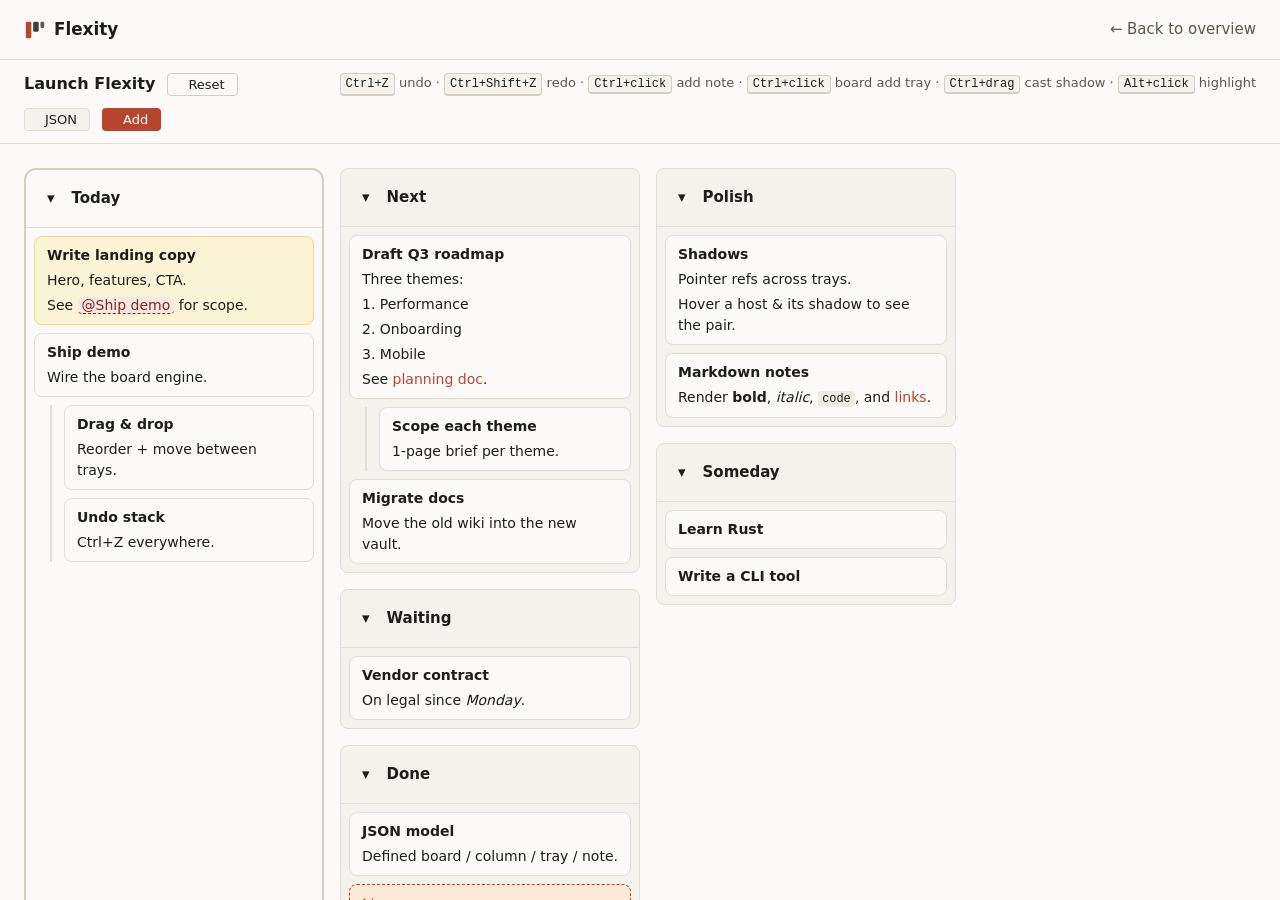
==== commit aecd97db: "Update" ====
--- a/docs/demo.html
+++ b/docs/demo.html
@@ -35,7 +35,7 @@
         </button>
         <span class="demo-toolbar__spacer"></span>
         <span class="demo-toolbar__hint">
-          <button class="kbd kbd--btn" id="kbd-undo" title="Undo (Ctrl+Z)">Ctrl+Z</button> undo · <button class="kbd kbd--btn" id="kbd-redo" title="Redo (Ctrl+Shift+Z)">Ctrl+Shift+Z</button> redo · <span class="kbd">Ctrl+click</span> add note · <span class="kbd">Ctrl+drag</span> cast shadow · <span class="kbd">Alt+click</span> highlight
+          <button class="kbd kbd--btn" id="kbd-undo" title="Undo (Ctrl+Z)">Ctrl+Z</button> undo · <button class="kbd kbd--btn" id="kbd-redo" title="Redo (Ctrl+Shift+Z)">Ctrl+Shift+Z</button> redo · <span class="kbd">Ctrl+click</span> add note · <span class="kbd">Ctrl+click</span> board add tray · <span class="kbd">Ctrl+drag</span> cast shadow · <span class="kbd">Alt+click</span> highlight
         </span>
         <button class="btn btn--subtle btn--sm" id="btn-json" aria-pressed="false">
           <svg viewBox="0 0 24 24" fill="none" stroke="currentColor" stroke-width="2" aria-hidden="true"><path d="M8 4a4 4 0 0 0-4 4v8a4 4 0 0 0 4 4M16 4a4 4 0 0 1 4 4v8a4 4 0 0 1-4 4" stroke-linecap="round"/></svg>
@@ -43,7 +43,7 @@
         </button>
         <button class="btn btn--primary btn--sm" id="btn-add-tray">
           <svg viewBox="0 0 24 24" fill="none" stroke="currentColor" stroke-width="2" aria-hidden="true"><path d="M12 5v14M5 12h14" stroke-linecap="round"/></svg>
-          Add tray
+          Add
         </button>
       </div>
 
--- a/docs/style.css
+++ b/docs/style.css
@@ -286,11 +286,11 @@
 .kbd--btn:active { border-bottom-width: 1px; transform: translateY(1px); }
 
 .board-scroll { flex: 1; overflow: auto; padding: var(--sp-5); background: var(--surface); }
-.board { display: flex; gap: var(--sp-4); align-items: stretch; min-height: 100%; flex-wrap: nowrap; }
+.board { display: flex; gap: var(--sp-4); align-items: stretch; min-height: 100%; flex-wrap: nowrap; position: relative; transition: background var(--dur-fast) var(--ease-out); }
 
 /* Column — outlined, structural, anchored (no fill) */
 .column { flex: 0 0 300px; background: transparent; border: 2px solid var(--border-strong); border-radius: var(--r-lg); display: flex; flex-direction: column; transition: border-color var(--dur) var(--ease-out); }
-.column.is-over { border-color: var(--accent); }
+.column.is-over { border-color: var(--accent); border-style: dashed; box-shadow: 0 0 0 3px var(--accent-soft); }
 .column__head { display: flex; align-items: center; gap: var(--sp-2); padding: var(--sp-3); border-bottom: 1px solid var(--border); }
 .column__fold { flex: none; }
 .column__title { flex: 1; font-weight: 600; font-size: 0.9375rem; color: var(--ink); overflow: hidden; text-overflow: ellipsis; white-space: nowrap; }
@@ -315,7 +315,7 @@
 .tray { background: var(--surface-raised); border: 1px solid var(--border); border-radius: var(--r-md); display: flex; flex-direction: column; transition: border-color var(--dur) var(--ease-out); }
 .tray:hover { border-color: var(--border-strong); }
 .tray.is-dragging { opacity: 0.4; }
-.tray.is-over { border-color: var(--accent); border-style: dashed; }
+.tray.is-over { border-color: var(--accent); border-style: dashed; box-shadow: 0 0 0 3px var(--accent-soft); }
 .tray__head { display: flex; align-items: center; gap: var(--sp-2); padding: var(--sp-3); border-bottom: 1px solid var(--border); }
 .tray__title { flex: 1; font-weight: 600; font-size: 0.9375rem; color: var(--ink); word-break: break-word; }
 .tray__title[contenteditable="true"] { outline: none; border-radius: var(--r-sm); padding: 1px 3px; margin: -1px -3px; }
@@ -337,8 +337,11 @@
 .note:hover { border-color: var(--border-strong); }
 .note.is-dragging { opacity: 0.4; }
 .note.is-shadow-cast { opacity: 0.6; border-color: var(--shadow-ink); border-style: dashed; }
-.note.is-over { border-color: var(--accent); border-style: dashed; }
-.note__menu { position: absolute; top: 4px; right: 4px; display: flex; gap: 1px; opacity: 0; transition: opacity var(--dur-fast) var(--ease-out); background: var(--surface); border-radius: var(--r-sm); padding: 1px; }
+.note.is-over { border-color: var(--accent); border-style: dashed; box-shadow: 0 0 0 3px var(--accent-soft); }
+.note__fold { position: absolute; bottom: 4px; right: 4px; opacity: 0; transition: opacity var(--dur-fast) var(--ease-out); }
+.note:hover .note__fold, .note:focus-within .note__fold { opacity: 1; }
+.note.is-folded .note__fold { opacity: 1; }
+.note__menu { position: absolute; top: 4px; right: 4px; display: flex; gap: 1px; opacity: 0; transition: opacity var(--dur-fast) var(--ease-out); }
 .note:hover .note__menu, .note:focus-within .note__menu { opacity: 1; }
 .note__body { padding: var(--sp-2) var(--sp-3); font-size: 0.875rem; color: var(--ink); line-height: 1.5; cursor: text; }
 .note__body.is-empty::before { content: attr(data-placeholder); color: var(--ink-muted); opacity: 0.6; }
@@ -376,6 +379,7 @@
 
 /* Drop indicator — absolutely positioned so it doesn't affect layout */
 .drop-indicator { position: absolute; left: var(--sp-2); right: var(--sp-2); height: 2px; background: var(--accent); border-radius: 2px; pointer-events: none; z-index: 10; }
+.drop-indicator--v { left: auto; right: auto; top: var(--sp-2); bottom: var(--sp-2); width: 2px; height: auto; }
 
 /* JSON drawer */
 .json-drawer { border-top: 1px solid var(--border); background: var(--surface-sunken); max-height: 40vh; overflow: auto; padding: var(--sp-4) var(--sp-5); }
@@ -391,6 +395,12 @@
 @keyframes toast-in { from { opacity: 0; transform: translateY(8px); } to { opacity: 1; transform: translateY(0); } }
 
 /* Modal (for reference picker) */
+/* Dropdown menu (for Add button) */
+.menu-dropdown { background: var(--surface); border: 1px solid var(--border); border-radius: var(--r-md); box-shadow: var(--shadow-modal); min-width: 220px; z-index: 100; overflow: hidden; }
+.menu-dropdown__item { display: flex; flex-direction: column; gap: 2px; width: 100%; padding: var(--sp-2) var(--sp-3); background: transparent; border: none; text-align: left; cursor: pointer; color: var(--ink); font-size: 0.9375rem; }
+.menu-dropdown__item:hover { background: var(--accent-soft); }
+.menu-dropdown__item .sub { color: var(--ink-muted); font-size: 0.8125rem; }
+
 .modal-backdrop { position: fixed; inset: 0; background: rgba(31,29,26,0.4); z-index: 90; display: grid; place-items: center; padding: var(--sp-4); }
 .modal { background: var(--surface); border: 1px solid var(--border); border-radius: var(--r-lg); box-shadow: var(--shadow-modal); width: 100%; max-width: 480px; max-height: 80vh; display: flex; flex-direction: column; }
 .modal__head { padding: var(--sp-4); border-bottom: 1px solid var(--border); display: flex; align-items: center; justify-content: space-between; }
